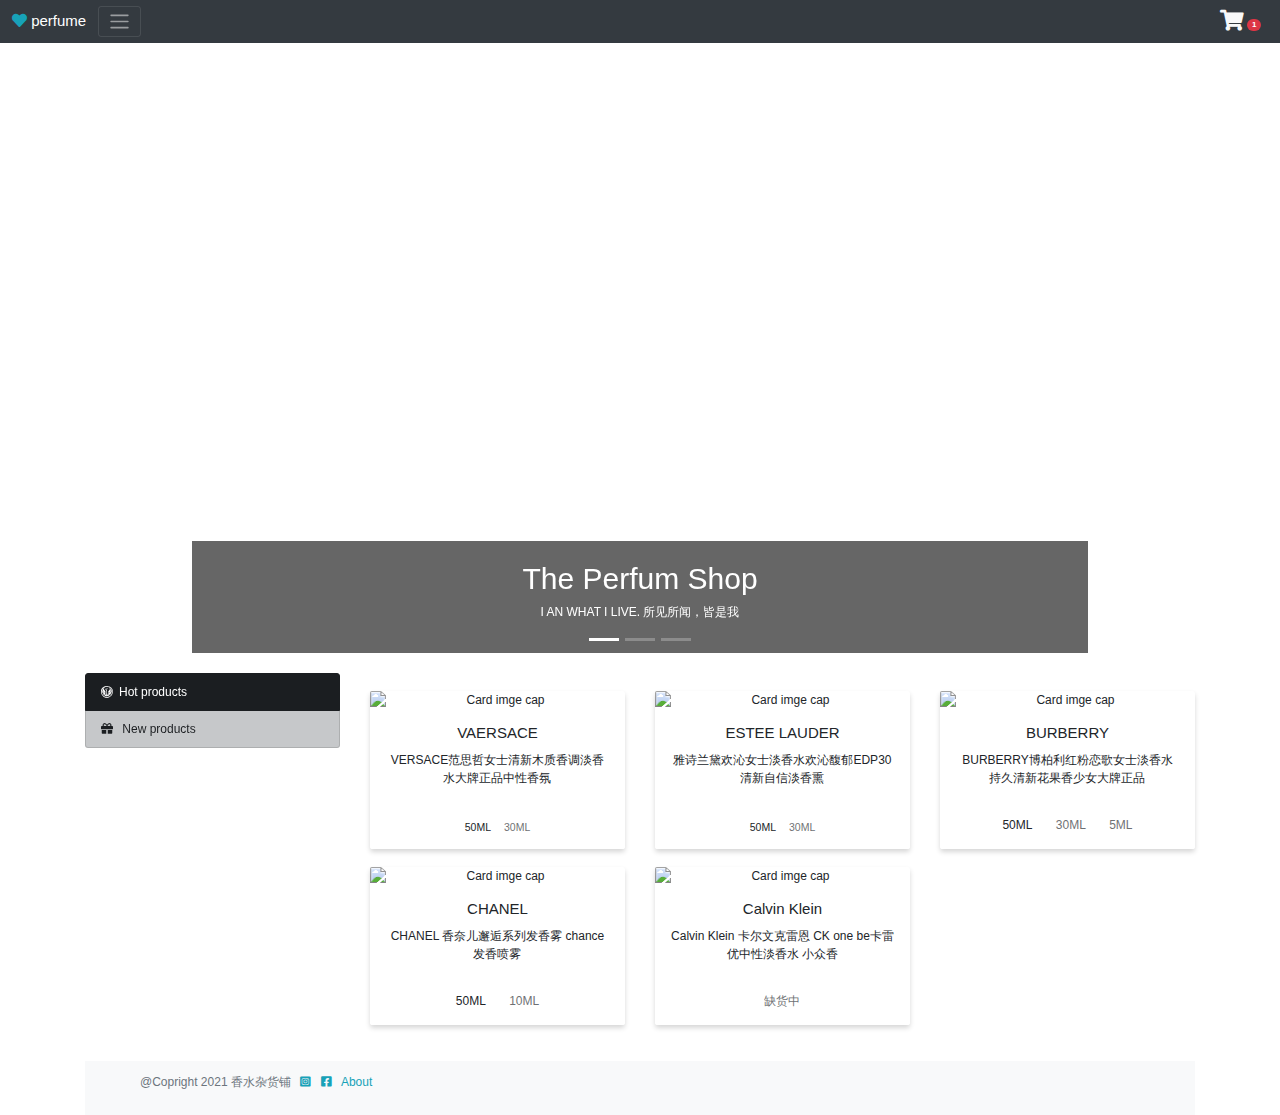
==== index.html @ a47f9897 "one" ====
<!doctype html>
<html lang="en">

<head>
    <title>香水杂货铺</title>
    <!-- Required meta tags -->
    <meta charset="utf-8">
    <meta name="viewport" content="width=device-width, initial-scale=1, shrink-to-fit=no">

    <!-- Bootstrap CSS -->
    <link rel="stylesheet" href="https://stackpath.bootstrapcdn.com/bootstrap/4.3.1/css/bootstrap.min.css"
        integrity="sha384-ggOyR0iXCbMQv3Xipma34MD+dH/1fQ784/j6cY/iJTQUOhcWr7x9JvoRxT2MZw1T" crossorigin="anonymous">
    <link rel="stylesheet" href="https://use.fontawesome.com/releases/v5.15.2/css/all.css"
        integrity="sha384-vSIIfh2YWi9wW0r9iZe7RJPrKwp6bG+s9QZMoITbCckVJqGCCRhc+ccxNcdpHuYu" crossorigin="anonymous">
    <link rel="stylesheet" href="css/all.css">

    <link rel="stylesheet" href="https://cdnjs.cloudflare.com/ajax/libs/font-awesome/5.13.0/css/all.min.css">
    <link rel="stylesheet" href="https://maxcdn.bootstrapcdn.com/bootstrap/4.0.0/css/bootstrap.min.css" integrity="sha384-Gn5384xqQ1aoWXA+058RXPxPg6fy4IWvTNh0E263XmFcJlSAwiGgFAW/dAiS6JXm" crossorigin="anonymous">

</head>

<body>
    <!--顶部-->
    <!--<nav class="navbar navbar-dark sticky-top" style="background-color: #778188;">-->
    <nav class="navbar navbar-dark bg-dark sticky-top ">
        <a class="navbar-brand" href="#">
            <i class="fa fa-heart text-info" aria-hidden="true"> </i>
                perfume
           
        </a>
        <button class="navbar-toggler" type="button" data-toggle="collapse" data-target="#navbarSupportedContent"  aria-expanded="false" aria-label="Toggle navigation">
            <span class="navbar-toggler-icon"></span>
        </button>
        <div class="collapse navbar-collapse" id="navbarSupportedContent">
            <div class="navbar-var d-flex">
              <a class="nav-item nav-link active" href="index.html">首页</a><span class="sr-only">(current)</span>
              <a class="nav-item nav-link" href="table.html">详情</a>
              <a class="nav-item nav-link" href="houtai.html">列表</a>
            </div>
        </div>
        <!--购物车内的数量（button 内包含icon，数量badge-->
        <div class="dropdown ml-auto">
            
            <button class=" btn btn-sm btn-cart" type="button" id="dropdownMenuButton"
                   data-toggle="dropdown" aria-haspopup="true" aria-expanded="false">
                <i class="fa fa-shopping-cart text-light fa-2x" aria-hidden="true"></i>


                <span class="badge badge-pill badge-danger">1</span>
            </button>

            <div class="dropdown-menu dropdown-menu-right p-2" style="min-width: 300px;"
                  aria-labelledby="dropdownMenuButton">
                <table class="table table-sm">
                    <h6 class="mb-3 pt-2">已选择商品</h6>
                    <tbody>
                        <tr>
                            <td class="align-middle text-center">
                                <a href="#removeModal" class="text-muted" data-toggle="modal" data-target="#removeModal"
                                   data-title="删除 Blueberry 1件" data-backdrop="static">
                              
                                   <i class="far- fa-trash-alt" aria-hidden="true"></i>
                                </a>
                            </td>
                            <td class="align-middle">Blueberry</td>
                            <td class="align-middle">1件</td>
                            <td class="align-middle text-right">$100.00</td>
                        </tr>
                       
                    </tbody>
                </table>
                <!--btn-block把按钮撑到100%-->
                <a href="#" class="btn btn-primary btn-block" data-toggle="modal" data-target="#editModal" data-title=""
                     data-backdrop="static">结账去</a>
            </div>
        </div>
    </nav>


<!--轮播-->
    <div id="carouselExampleIndicators" class="carousel slide" data-ride="carousel">
        <ol class="carousel-indicators">
            <li data-target="#carouselExampleIndicators" data-slide-to="0" class="active"></li>
            <li data-target="#carouselExampleIndicators" data-slide-to="1"></li>
            <li data-target="#carouselExampleIndicators" data-slide-to="2"></li>
        </ol>
        <div class="carousel-inner">
            <div class="carousel-item header-carousel-item bg-cover active" style="background-image: url(https://gimg2.baidu.com/image_search/src=http%3A%2F%2Fuploads.rayli.com.cn%2F2019%2F1206%2F1575621688936.jpg&refer=http%3A%2F%2Fuploads.rayli.com.cn&app=2002&size=f9999,10000&q=a80&n=0&g=0n&fmt=jpeg?sec=1626970777&t=1e04b3864ce7b2e0f0e30176ff3b01f8);">
                <div class="carousel-caption d-none d-md-block px-3">
                    <h1>The Perfum Shop</h1>
                    <p>I AN WHAT I LIVE.  所见所闻，皆是我</p>
                </div>
            </div>
            <div class="carousel-item header-carousel-item bg-cover" style="background-image: url(https://gimg2.baidu.com/image_search/src=http%3A%2F%2Fwww.2008php.com%2F09_Website_appreciate%2F10-12-26%2F20101226001520.jpg&refer=http%3A%2F%2Fwww.2008php.com&app=2002&size=f9999,10000&q=a80&n=0&g=0n&fmt=jpeg?sec=1626970371&t=62034af1c655922dde6a09adacf5fb8f);">
                <div class="carousel-caption d-none d-md-block px-3">
                    <h1>The Perfum Shop</h1>
                    <p>经历，造就每一个我.</p>
                   
                </div>
            </div>
            <div class="carousel-item header-carousel-item bg-cover" style="background-image: url(https://gimg2.baidu.com/image_search/src=http%3A%2F%2Fimg.zcool.cn%2Fcommunity%2F010a925c207cdea80121df905529bc.jpg%402o.jpg&refer=http%3A%2F%2Fimg.zcool.cn&app=2002&size=f9999,10000&q=a80&n=0&g=0n&fmt=jpeg?sec=1626970507&t=fdc02277308850b7ac404493dacf3c66);">
                <div class="carousel-caption d-none d-md-block px-3">
                    <h1>The Perfum Shop</h1>
                    <p>前行，拓宽自我边际.</p>
                    
                </div>
            </div>
        </div>
        <a class="carousel-control-prev" href="#carouselExampleIndicators" role="button" data-slide="prev">
            <span class="carousel-control-prev-icon" aria-hidden="true"></span>
            <span class="sr-only">Previous</span>
        </a>
        <a class="carousel-control-next" href="#carouselExampleIndicators" role="button" data-slide="next">
            <span class="carousel-control-next-icon" aria-hidden="true"></span>
            <span class="sr-only">Next</span>
        </a>
    </div>


    <!--按钮-->
    <div class="container">
        <div class="row">
            <div class="col-md-3">
                <div class="list-group sticky-top">
                    <a href="#pane-1" class="list-group-item list-group-item-action list-group-item-dark active" data-toggle="list">
                        <i class="fab fa-old-republic mr-2"></i>Hot products
                    </a>
                    <a href="#pane-2" class="list-group-item list-group-item-action list-group-item-dark" data-toggle="list">
                        <i class="fas fa-gift mr-2"></i> New products
                    </a>
                    <!--<a href="#" class="list-group-item list-group-item-action">
                        <i class="fas fa-rainbow mr-2"></i> Best sellers
                    </a>-->
                  

                </div>
            </div>

            <div class="col-md-9">
                <div class="tab-content">
                    <!--pane-1-->
                    <div class="tab-pane active" id="pane-1">
                        <!--<form class="form-inline my-2 my-lg-0">
                            <input class="form-control col-md-4 col-9 rounded-0" type="search" placeholder="Search"
                                aria-label="Search">
                            <button class="btn btn-outline-warning my-2 my-sm-0 rounded-0" type="submit">Search</button>
                        </form>-->
                        <div class="row mt-2 mt-md-4 mb-4">
                            <div class="col-md-4 mb-4">
                                <div class="card box-shadow border-0 text-center h-100">
                                    <!--box-shadow阴影效果css-->
                                    <!--border-0移除线条-->
                                    <img class="card-img-top"
                                        src="https://img0.baidu.com/it/u=1654551528,2400175119&fm=15&fmt=auto&gp=0.jpg"
                                        alt="Card imge cap">
                                        
                                    <div class="card-body">
                                        <h5 class="card-title">VAERSACE</h5>
                                        <p class="card-text">VERSACE范思哲女士清新木质香调淡香水大牌正品中性香氛</p>

                                    </div>
                                    <div class="card-footer border-top-0 bg-white">
                                        <!--border-top-0上面线条移除-->
                                        <!--bg-white底色白色-->
                                        <div class="btn-group btn-group-sm">
                                            <a href="#" class="btn btn-outline-secoundary">50ML</a>
                                            <a href="#" class="btn btn-outline-secoundary disabled">30ML</a>

                                        </div>
                                    </div>

                                </div>
                            </div>
                            
                            <div class="col-md-4 mb-4">
                                <div class="card box-shadow border-0 text-center h-100">
                                   
                                        <img class="card-img-top"
                                         src="https://gimg2.baidu.com/image_search/src=http%3A%2F%2Ffashionsue.cn%2Fimages%2F201403%2Fgoods_img%2F2189_P_13937686057160.jpg&refer=http%3A%2F%2Ffashionsue.cn&app=2002&size=f9999,10000&q=a80&n=0&g=0n&fmt=jpeg?sec=1627042932&t=bc944bcdd646fccf2bfedda7aeea7406"
                                        alt="Card imge cap">
                                    <div class="card-body">
                                        <h5 class="card-title">ESTEE LAUDER</h5>
                                        <p class="card-text">雅诗兰黛欢沁女士淡香水欢沁馥郁EDP30清新自信淡香熏</p>
                                        
                                    </div>
                                    <div class="card-footer border-top-0 bg-white">
                                        <div class="btn-group btn-group-sm">
                                            <a href="#" class="btn btn-outline-secoundary">50ML</a>
                                            <a href="#" class="btn btn-outline-secoundary disabled">30ML</a>
                                           
                                        </div>
                                    </div>
                                </div>
                            </div>
                            <div class="col-md-4 mb-4">
                                <div class="card box-shadow border-0 text-center h-100">
                                    <!--zhaopian-->
                                    <img class="card-img-top"
                                         src="https://gimg2.baidu.com/image_search/src=http%3A%2F%2Fimg11.360buyimg.com%2Fn1%2Fjfs%2Ft5944%2F30%2F1192865387%2F76270%2F83cd4573%2F592fce2aNd26b6538.jpg&refer=http%3A%2F%2Fimg11.360buyimg.com&app=2002&size=f9999,10000&q=a80&n=0&g=0n&fmt=jpeg?sec=1626708988&t=b8e9bdba3b0e812bc02f2bc5595817de"
                                        alt="Card imge cap">
                                    <div class="card-body">
                                        <h5 class="card-title">BURBERRY</h5>
                                        <p class="card-text">BURBERRY博柏利红粉恋歌女士淡香水 持久清新花果香少女大牌正品</p>
                                        
                                    </div>
                                    <div class="card-footer border-top-0 bg-white">
                                        
                                        <a href="#" class="btn btn-outline-secoundary">50ML</a>
                                            <a href="#" class="btn btn-outline-secoundary disabled">30ML</a>
                                            <a href="#" class="btn btn-outline-secoundary disabled">5ML</a>
                                            
                                       
                                    </div>
                                </div>
                            </div>
                            <div class="col-md-4 mb-4">
                                <div class="card box-shadow border-0 text-center h-100">
                                    <!--zhaopian-->
                                    <img class="card-img-top"
                                         src="https://gimg2.baidu.com/image_search/src=http%3A%2F%2Fimgx.xiawu.com%2Fxzimg%2Fi4%2Fi1%2F35185325%2FTB2njdvopXXXXXZXXXXXXXXXXXX_%21%2135185325.jpg&refer=http%3A%2F%2Fimgx.xiawu.com&app=2002&size=f9999,10000&q=a80&n=0&g=0n&fmt=jpeg?sec=1626709939&t=be43f2a23c3a49431a01e8cf05c3fdbc"
                                        alt="Card imge cap">
                                    <div class="card-body">
                                        <h5 class="card-title">CHANEL</h5>
                                        <p class="card-text">CHANEL 香奈儿邂逅系列发香雾 chance 发香喷雾</p>
                                        
                                    </div>
                                    <div class="card-footer border-top-0 bg-white">
                                        
                                        <a href="#" class="btn btn-outline-secoundary">50ML</a>
                                            <a href="#" class="btn btn-outline-secoundary disabled">10ML</a>
                                            
                                            
                                       
                                    </div>
                                </div>
                            </div>
                            <div class="col-md-4 mb-4">
                                <div class="card box-shadow border-0 text-center h-100">
                                    <!--zhaopian-->
                                    <img class="card-img-top"
                                        src="https://gimg2.baidu.com/image_search/src=http%3A%2F%2Fimg3.tbcdn.cn%2Ftfscom%2Fi2%2F1706787496%2FTB28vUSpFXXXXa0XXXXXXXXXXXX_%21%211706787496.jpg&refer=http%3A%2F%2Fimg3.tbcdn.cn&app=2002&size=f9999,10000&q=a80&n=0&g=0n&fmt=jpeg?sec=1626710495&t=4e4771ff0e5d926a56789f08c6bcce17"
                                        alt="Card imge cap">
                                    <div class="card-body">
                                        <h5 class="card-title">Calvin Klein</h5>
                                        <p class="card-text">Calvin Klein 卡尔文克雷恩 CK one be卡雷优中性淡香水 小众香</p>
                                        
                                    </div>
                                    <div class="card-footer border-top-0 bg-white">
                                        
                                        <a href="#" class="btn btn-outline-secoundary btn-block disabled">缺货中</a>
                                            
                                       
                                    </div>
                                </div>
                            </div>
                        </div>
                    </div>

                    <!--pane-2-->
                    <div class="tab-pane" id="pane-2">
                        <div class="row mb-4">
                            <div class="col-md-4 mb-4">
                                <div class="card box-shadow border-0 text-center h-100">
                                    <img class="card-img-top"
                                         src="https://gimg2.baidu.com/image_search/src=http%3A%2F%2Fcimgs1.fenqile.com%2Fproduct%2FM00%2FD5%2F8C%2FhhoGAFpYnuqADjt1AAT1krWLAX8336_800x800.jpg&refer=http%3A%2F%2Fcimgs1.fenqile.com&app=2002&size=f9999,10000&q=a80&n=0&g=0n&fmt=jpeg?sec=1626710222&t=528c4c5b620b63318d820f10f7205715"
                                        alt="Card imge cap">
                                    <div class="card-body">
                                        <h5 class="card-title">JO MALONE</h5>
                                        <p class="card-text">祖玛珑蓝风铃香水 女士淡香 Jo Malone London</p>
                                        
                                    </div>
                                    <div class="card-footer border-top-0 bg-white">  
                                        <a href="#" class="btn btn-outline-secoundary">50ML</a>
                                        <a href="#" class="btn btn-outline-secoundary disabled">30ML</a>
                                        <a href="#" class="btn btn-outline-secoundary disabled">5ML</a>
                                                                  
                                    </div>
                                </div>
                            </div>
                            <div class="col-md-4 mb-4">
                                <div class="card box-shadow border-0 text-center h-100">
                                    <img class="card-img-top"
                                         src="https://gimg2.baidu.com/image_search/src=http%3A%2F%2Fimg.alicdn.com%2Fbao%2Fuploaded%2Fi1%2F3626596873%2FO1CN01lEXQjA20dsku4BCEs_%21%213626596873-0-lubanu-s.jpg&refer=http%3A%2F%2Fimg.alicdn.com&app=2002&size=f9999,10000&q=a80&n=0&g=0n&fmt=jpeg?sec=1626713137&t=fca4bc1237eaafb4e4f16aad14195e24"
                                        alt="Card imge cap">
                                    <div class="card-body">
                                        <h5 class="card-title">YSL</h5>
                                        <p class="card-text">YSL圣罗兰LIBRE自由之水刚柔并济个性女士香水</p>
                                        
                                    </div>
                                    <div class="card-footer border-top-0 bg-white">  
                                        <a href="#" class="btn btn-outline-secoundary">50ML</a>
                                        <a href="#" class="btn btn-outline-secoundary disabled">30ML</a>
                                        <a href="#" class="btn btn-outline-secoundary disabled">5ML</a>
                                                                  
                                    </div>
                                </div>
                            </div>
                        </div>
                    </div>


                </div>
            </div>
        </div>


        
        
        <footer class="bg-light text-muted py-3">
            <div class="container">
                <ul class="list-inline-item">
                    <li class="list-inline-item">@Copright 2021 香水杂货铺</li>
                    <li class="list-inline-item">
                        <a class="text-info" href="#">
                            <i class="fab fa-instagram-square" aria-hidden="true"></i>
                        </a>
                    </li>
                    <li class="list-inline-item">
                        <a class="text-info" href="#">
                            <i class="fab fa-facebook-square" aria-hidden="true"></i>
                        </a>
                    </li>
                    <li class="list-inline-item">
                        <a class="text-info" href="#">About</a>
                    </li>     
                </ul>
                <!--<p class="text-center">Made with Bootstrap4</p>-->
            </div>
        </footer>

        <!--editModal-->
        <div class="modal fade" id="editModal" tabindex="-1" role="dialog" aria-labelledby="editModalLabel"
            aria-hidden="true">

            <div class="modal-dialog" role="document">
                <div class="modal-cotent">
                    <div class="modal-header bg-primary text-white">
                        <h5 class="modal-title" id="editModalLabel">登入购买</h5>
                        <button type="button" class="close" data-dismiss="modal" aria-label="Close">
                            <span aria-hidden="true">&times;</span>
                        </button>
                    </div>
                    <div class="modal-body">
                        <div class="row">
                            <div class="col-md-12">
                                <label for="email">Email</label>
                                <input type="email" class="form-control mb-3" placeholder="请输入Email">
                                <label for="password">密码</label>
                                <input type="password" class="form-control mb-3" placeholder="请输入密码">
                                <div class="form-check">
                                    <input type="checkbox" class="form-check-input" id="defaultCheck1">
                                    <label class="form-check-label" for="defaultCheck1">记住账号</label>
                                </div>
                            </div>
                        </div>
                    </div>

                    <div class="modal-footer">
                        <button type="button" class="btn btn-secondary" data-dismiss="modal">取消</button>
                        <button type="button" class="btn btn-primary">登入</button>
                    </div>
                </div>
            </div>
        </div>

        <!--removeModal-->
        <div class="modal fade" id="removeModal" tabindex="-1" role="dialog" aria-labelledby="exampleModalLabel"
            aria-hidden="true">
            <div class="modal-dialog" role="document">
                <div class="modal-content">
                    <div class="modal-header bg-danger">
                        <h5 class="modal-title text-white" id="removeModalLabel">确认</h5>
                        <button type="button" class="close" data-dismiss="modal" aria-label="Close">
                            <span aria-hidden="true">&times;</span>
                        </button>
                    </div>
                    <div class="modal-body">
                        <table class="table table-sm">
                            <thead>
                                <tr>
                                    <th width="30"></th>
                                    <th width="100"></th>
                                    <th>商品名称</th>
                                    <th width="100"></th>
                                    <th width="80"></th>
                                </tr>
                            </thead>
                            <tbody>
                                <tr>
                                    <td class="align-middle text-center"></td>
                                    <td class="py-1" width="130">
                                        <img src="https://gimg2.baidu.com/image_search/src=http%3A%2F%2Fimg11.360buyimg.com%2Fn1%2Fjfs%2Ft5944%2F30%2F1192865387%2F76270%2F83cd4573%2F592fce2aNd26b6538.jpg&refer=http%3A%2F%2Fimg11.360buyimg.com&app=2002&size=f9999,10000&q=a80&n=0&g=0n&fmt=jpeg?sec=1626708988&t=b8e9bdba3b0e812bc02f2bc5595817de" class="img-thimbnail"alt="">
                                    </td>
                                    <td class="align-middle">BURBERRY</td>
                                    <td class="align-middle">1件</td>
                                    <td class="align-middle text-right">$100</td>
                                </tr>
                                <tr>
                                    <td colspan="4" class="text-right">运费</td>
                                    <td class="text-right">
                                        <strong>$10</strong>
                                    </td>
                                </tr>
                                <tr>
                                    <td colspan="4" class="text-right">合计</td>
                                    <td class="text-right">
                                        <strong>￥110</strong>
                                    </td>
                                </tr>
                                
                            </tbody>
                        </table>
                    </div>
                    <div class="modal-footer">
                        <button type="button" class="btn btn-secondary" data-dismiss="modal">取消</button>
                        <button type="button" class="btn btn-secondary">登入</button>
                    </div>
                </div>
            </div>
        </div>


        <!--<nav aria-label="Page navigation example">
            <ul class="pagination d-flex justify-content-center mb-5">
                <li class="page-item disable"><a class="page-link" href="#">Previous</a></li>
                <li class="page-item"><a class="page-link" href="#">1</a></li>
                <li class="page-item"><a class="page-link" href="#">2</a></li>
                <li class="page-item"><a class="page-link" href="#">3</a></li>
                <li class="page-item"><a class="page-link" href="#">Next</a></li>
            

            </ul>
        </nav>-->
    </div>

    
    

    <!-- Optional JavaScript -->
    <!-- jQuery first, then Popper.js, then Bootstrap JS -->
    <script src="https://code.jquery.com/jquery-3.3.1.slim.min.js"
        integrity="sha384-q8i/X+965DzO0rT7abK41JStQIAqVgRVzpbzo5smXKp4YfRvH+8abtTE1Pi6jizo"
        crossorigin="anonymous"></script>
    <script src="https://cdnjs.cloudflare.com/ajax/libs/popper.js/1.14.7/umd/popper.min.js"
        integrity="sha384-UO2eT0CpHqdSJQ6hJty5KVphtPhzWj9WO1clHTMGa3JDZwrnQq4sF86dIHNDz0W1"
        crossorigin="anonymous"></script>
    <script src="https://stackpath.bootstrapcdn.com/bootstrap/4.3.1/js/bootstrap.min.js"
        integrity="sha384-JjSmVgyd0p3pXB1rRibZUAYoIIy6OrQ6VrjIEaFf/nJGzIxFDsf4x0xIM+B07jRM"
        crossorigin="anonymous"></script>

    <script src="js/all.js"></script>
</body>

</html>
---- css/all.css ----
.dropdown>button:focus{
    box-shadow: 0 0 0rem !important;
}

.btn-cart{
    background-color: transparent;
    position: relative;
}
.dropdown.btn-cart.badge{
    position: absolute;
    top: -1px;
    right: -1px;
}

.dropdown-menu-right{
    right: 0;
    left: auto;
}
.jumbotron-bg{
    background-image:url('https://images.unsplash.com/photo-1477901492169-d59e6428fc90?w=1350');
    background-size: cover;

    background-position: center center;

    min-height: 400px;
}
.bg-lighter{
    background-color: rgba(82, 72, 72, 0.65);
}

.box-shadow{
    box-shadow: 0 3px 5px rgba(0, 0,0, .16);

    transition: box-shadow .3s;
}
html{
    font-size: 12px;
}

.navbar-var a{
    color: rgb(252, 245, 252);
}
.navbar-var a:hover{
    color: rgb(73, 71, 73);
}
.header-carousel-item{
    height: 630px;
}
/*边线加粗*/
.form-control{
  border-width: 3px;
}

.bg-cover{
    background-size: cover;
    background-position: center center;
}
.carousel-caption {
  
    background-color:rgba(0, 0, 0, .6);
}

/*比较大的装置使用深色字小装置白色字*/
@media(min-width:768px){
  .text-md-dark{
    color: #333;
  }
}
body{
    background:url(https://gimg2.baidu.com/image_search/src=http%3A%2F%2Fwww.vrhd8.com%2Fuploadfile%2F2017%2F0714%2F20170714052120672.jpg&refer=http%3A%2F%2Fwww.vrhd8.com&app=2002&size=f9999,10000&q=a80&n=0&g=0n&fmt=jpeg?sec=1626970926&t=f2675db33d6acaf0e6af5c7453cf75c3) no-repeat;
    background-size:100%;
    background-attachment:fixed;
}
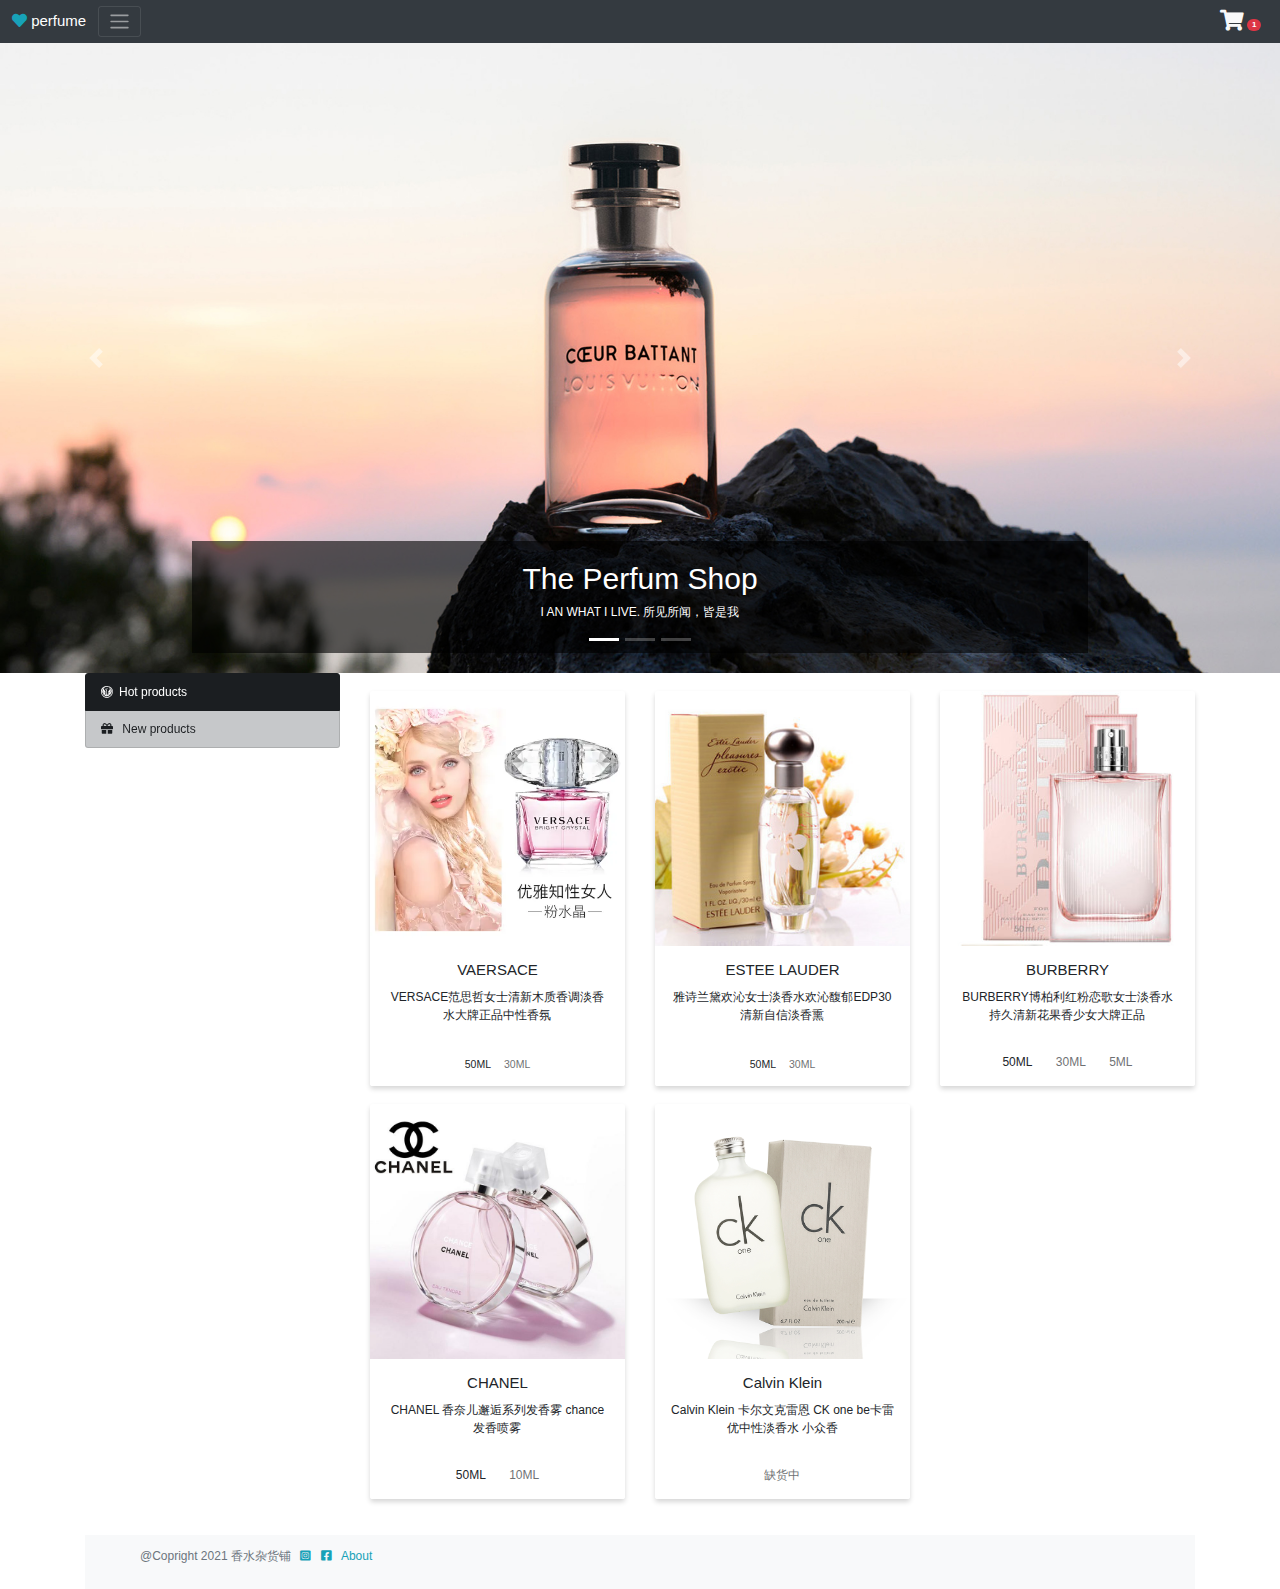
==== commit 3117535b: "final" ====
--- a/index.html
+++ b/index.html
@@ -85,20 +85,25 @@
             <li data-target="#carouselExampleIndicators" data-slide-to="2"></li>
         </ol>
         <div class="carousel-inner">
-            <div class="carousel-item header-carousel-item bg-cover active" style="background-image: url(https://gimg2.baidu.com/image_search/src=http%3A%2F%2Fuploads.rayli.com.cn%2F2019%2F1206%2F1575621688936.jpg&refer=http%3A%2F%2Fuploads.rayli.com.cn&app=2002&size=f9999,10000&q=a80&n=0&g=0n&fmt=jpeg?sec=1626970777&t=1e04b3864ce7b2e0f0e30176ff3b01f8);">
+            <div class="carousel-item header-carousel-item bg-cover active">
+                <img class="d-block w-100" src="jpg/a.jpg" alt="">
+                
                 <div class="carousel-caption d-none d-md-block px-3">
                     <h1>The Perfum Shop</h1>
                     <p>I AN WHAT I LIVE.  所见所闻，皆是我</p>
                 </div>
             </div>
-            <div class="carousel-item header-carousel-item bg-cover" style="background-image: url(https://gimg2.baidu.com/image_search/src=http%3A%2F%2Fwww.2008php.com%2F09_Website_appreciate%2F10-12-26%2F20101226001520.jpg&refer=http%3A%2F%2Fwww.2008php.com&app=2002&size=f9999,10000&q=a80&n=0&g=0n&fmt=jpeg?sec=1626970371&t=62034af1c655922dde6a09adacf5fb8f);">
+            <div class="carousel-item header-carousel-item bg-cover">
+                <img class="d-block w-100" src="jpg/b.jpg" alt="">
+
                 <div class="carousel-caption d-none d-md-block px-3">
                     <h1>The Perfum Shop</h1>
                     <p>经历，造就每一个我.</p>
                    
                 </div>
             </div>
-            <div class="carousel-item header-carousel-item bg-cover" style="background-image: url(https://gimg2.baidu.com/image_search/src=http%3A%2F%2Fimg.zcool.cn%2Fcommunity%2F010a925c207cdea80121df905529bc.jpg%402o.jpg&refer=http%3A%2F%2Fimg.zcool.cn&app=2002&size=f9999,10000&q=a80&n=0&g=0n&fmt=jpeg?sec=1626970507&t=fdc02277308850b7ac404493dacf3c66);">
+            <div class="carousel-item header-carousel-item bg-cover">
+                <img class="d-block w-100" src="jpg/c.jpg" alt="">
                 <div class="carousel-caption d-none d-md-block px-3">
                     <h1>The Perfum Shop</h1>
                     <p>前行，拓宽自我边际.</p>
@@ -151,7 +156,7 @@
                                     <!--box-shadow阴影效果css-->
                                     <!--border-0移除线条-->
                                     <img class="card-img-top"
-                                        src="https://img0.baidu.com/it/u=1654551528,2400175119&fm=15&fmt=auto&gp=0.jpg"
+                                        src="jpg/d.webp"
                                         alt="Card imge cap">
                                         
                                     <div class="card-body">
@@ -176,7 +181,7 @@
                                 <div class="card box-shadow border-0 text-center h-100">
                                    
                                         <img class="card-img-top"
-                                         src="https://gimg2.baidu.com/image_search/src=http%3A%2F%2Ffashionsue.cn%2Fimages%2F201403%2Fgoods_img%2F2189_P_13937686057160.jpg&refer=http%3A%2F%2Ffashionsue.cn&app=2002&size=f9999,10000&q=a80&n=0&g=0n&fmt=jpeg?sec=1627042932&t=bc944bcdd646fccf2bfedda7aeea7406"
+                                         src="jpg/e.jpg"
                                         alt="Card imge cap">
                                     <div class="card-body">
                                         <h5 class="card-title">ESTEE LAUDER</h5>
@@ -196,7 +201,7 @@
                                 <div class="card box-shadow border-0 text-center h-100">
                                     <!--zhaopian-->
                                     <img class="card-img-top"
-                                         src="https://gimg2.baidu.com/image_search/src=http%3A%2F%2Fimg11.360buyimg.com%2Fn1%2Fjfs%2Ft5944%2F30%2F1192865387%2F76270%2F83cd4573%2F592fce2aNd26b6538.jpg&refer=http%3A%2F%2Fimg11.360buyimg.com&app=2002&size=f9999,10000&q=a80&n=0&g=0n&fmt=jpeg?sec=1626708988&t=b8e9bdba3b0e812bc02f2bc5595817de"
+                                         src="jpg/f.jpg"
                                         alt="Card imge cap">
                                     <div class="card-body">
                                         <h5 class="card-title">BURBERRY</h5>
@@ -217,7 +222,7 @@
                                 <div class="card box-shadow border-0 text-center h-100">
                                     <!--zhaopian-->
                                     <img class="card-img-top"
-                                         src="https://gimg2.baidu.com/image_search/src=http%3A%2F%2Fimgx.xiawu.com%2Fxzimg%2Fi4%2Fi1%2F35185325%2FTB2njdvopXXXXXZXXXXXXXXXXXX_%21%2135185325.jpg&refer=http%3A%2F%2Fimgx.xiawu.com&app=2002&size=f9999,10000&q=a80&n=0&g=0n&fmt=jpeg?sec=1626709939&t=be43f2a23c3a49431a01e8cf05c3fdbc"
+                                         src="jpg/g.jpg"
                                         alt="Card imge cap">
                                     <div class="card-body">
                                         <h5 class="card-title">CHANEL</h5>
@@ -238,7 +243,7 @@
                                 <div class="card box-shadow border-0 text-center h-100">
                                     <!--zhaopian-->
                                     <img class="card-img-top"
-                                        src="https://gimg2.baidu.com/image_search/src=http%3A%2F%2Fimg3.tbcdn.cn%2Ftfscom%2Fi2%2F1706787496%2FTB28vUSpFXXXXa0XXXXXXXXXXXX_%21%211706787496.jpg&refer=http%3A%2F%2Fimg3.tbcdn.cn&app=2002&size=f9999,10000&q=a80&n=0&g=0n&fmt=jpeg?sec=1626710495&t=4e4771ff0e5d926a56789f08c6bcce17"
+                                        src="jpg/h.jpg"
                                         alt="Card imge cap">
                                     <div class="card-body">
                                         <h5 class="card-title">Calvin Klein</h5>
@@ -262,7 +267,7 @@
                             <div class="col-md-4 mb-4">
                                 <div class="card box-shadow border-0 text-center h-100">
                                     <img class="card-img-top"
-                                         src="https://gimg2.baidu.com/image_search/src=http%3A%2F%2Fcimgs1.fenqile.com%2Fproduct%2FM00%2FD5%2F8C%2FhhoGAFpYnuqADjt1AAT1krWLAX8336_800x800.jpg&refer=http%3A%2F%2Fcimgs1.fenqile.com&app=2002&size=f9999,10000&q=a80&n=0&g=0n&fmt=jpeg?sec=1626710222&t=528c4c5b620b63318d820f10f7205715"
+                                         src="jpg/i.jpg"
                                         alt="Card imge cap">
                                     <div class="card-body">
                                         <h5 class="card-title">JO MALONE</h5>
@@ -280,7 +285,7 @@
                             <div class="col-md-4 mb-4">
                                 <div class="card box-shadow border-0 text-center h-100">
                                     <img class="card-img-top"
-                                         src="https://gimg2.baidu.com/image_search/src=http%3A%2F%2Fimg.alicdn.com%2Fbao%2Fuploaded%2Fi1%2F3626596873%2FO1CN01lEXQjA20dsku4BCEs_%21%213626596873-0-lubanu-s.jpg&refer=http%3A%2F%2Fimg.alicdn.com&app=2002&size=f9999,10000&q=a80&n=0&g=0n&fmt=jpeg?sec=1626713137&t=fca4bc1237eaafb4e4f16aad14195e24"
+                                         src="jpg/j.jpg"
                                         alt="Card imge cap">
                                     <div class="card-body">
                                         <h5 class="card-title">YSL</h5>
--- a/css/all.css
+++ b/css/all.css
@@ -16,14 +16,7 @@
     right: 0;
     left: auto;
 }
-.jumbotron-bg{
-    background-image:url('https://images.unsplash.com/photo-1477901492169-d59e6428fc90?w=1350');
-    background-size: cover;
 
-    background-position: center center;
-
-    min-height: 400px;
-}
 .bg-lighter{
     background-color: rgba(82, 72, 72, 0.65);
 }
@@ -67,7 +60,8 @@
   }
 }
 body{
-    background:url(https://gimg2.baidu.com/image_search/src=http%3A%2F%2Fwww.vrhd8.com%2Fuploadfile%2F2017%2F0714%2F20170714052120672.jpg&refer=http%3A%2F%2Fwww.vrhd8.com&app=2002&size=f9999,10000&q=a80&n=0&g=0n&fmt=jpeg?sec=1626970926&t=f2675db33d6acaf0e6af5c7453cf75c3) no-repeat;
+    background-image: url("jpg/p.jpg");
+    background-repeat: no-repeat;
     background-size:100%;
     background-attachment:fixed;
 }
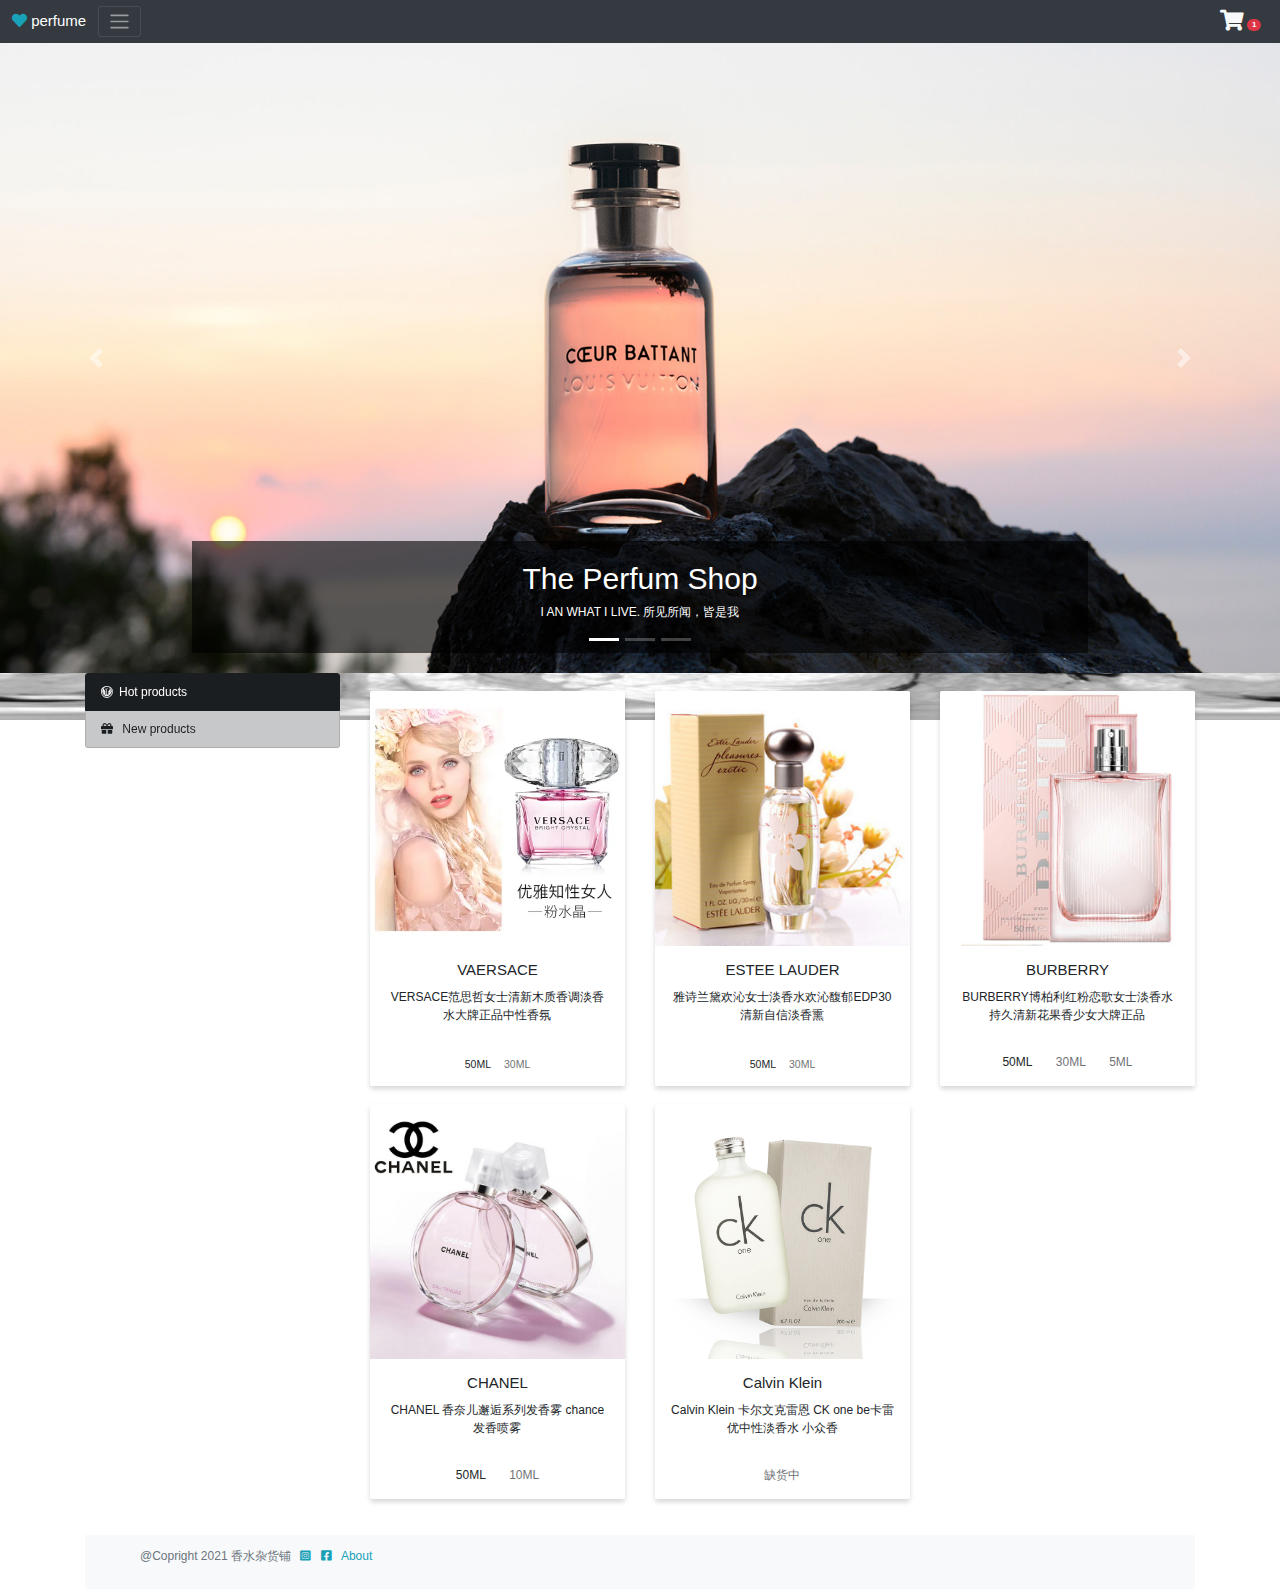
==== commit 4ecaa955: "six" ====
--- a/index.html
+++ b/index.html
@@ -16,6 +16,13 @@
 
     <link rel="stylesheet" href="https://cdnjs.cloudflare.com/ajax/libs/font-awesome/5.13.0/css/all.min.css">
     <link rel="stylesheet" href="https://maxcdn.bootstrapcdn.com/bootstrap/4.0.0/css/bootstrap.min.css" integrity="sha384-Gn5384xqQ1aoWXA+058RXPxPg6fy4IWvTNh0E263XmFcJlSAwiGgFAW/dAiS6JXm" crossorigin="anonymous">
+
+    <style>
+        .body{
+            background-imge:url("jpg/p.jpg");
+        }
+        
+    </style>
 
 </head>
 
--- a/css/all.css
+++ b/css/all.css
@@ -60,7 +60,7 @@
   }
 }
 body{
-    background-image: url("jpg/p.jpg");
+    background-image: url("p.jpg");
     background-repeat: no-repeat;
     background-size:100%;
     background-attachment:fixed;
